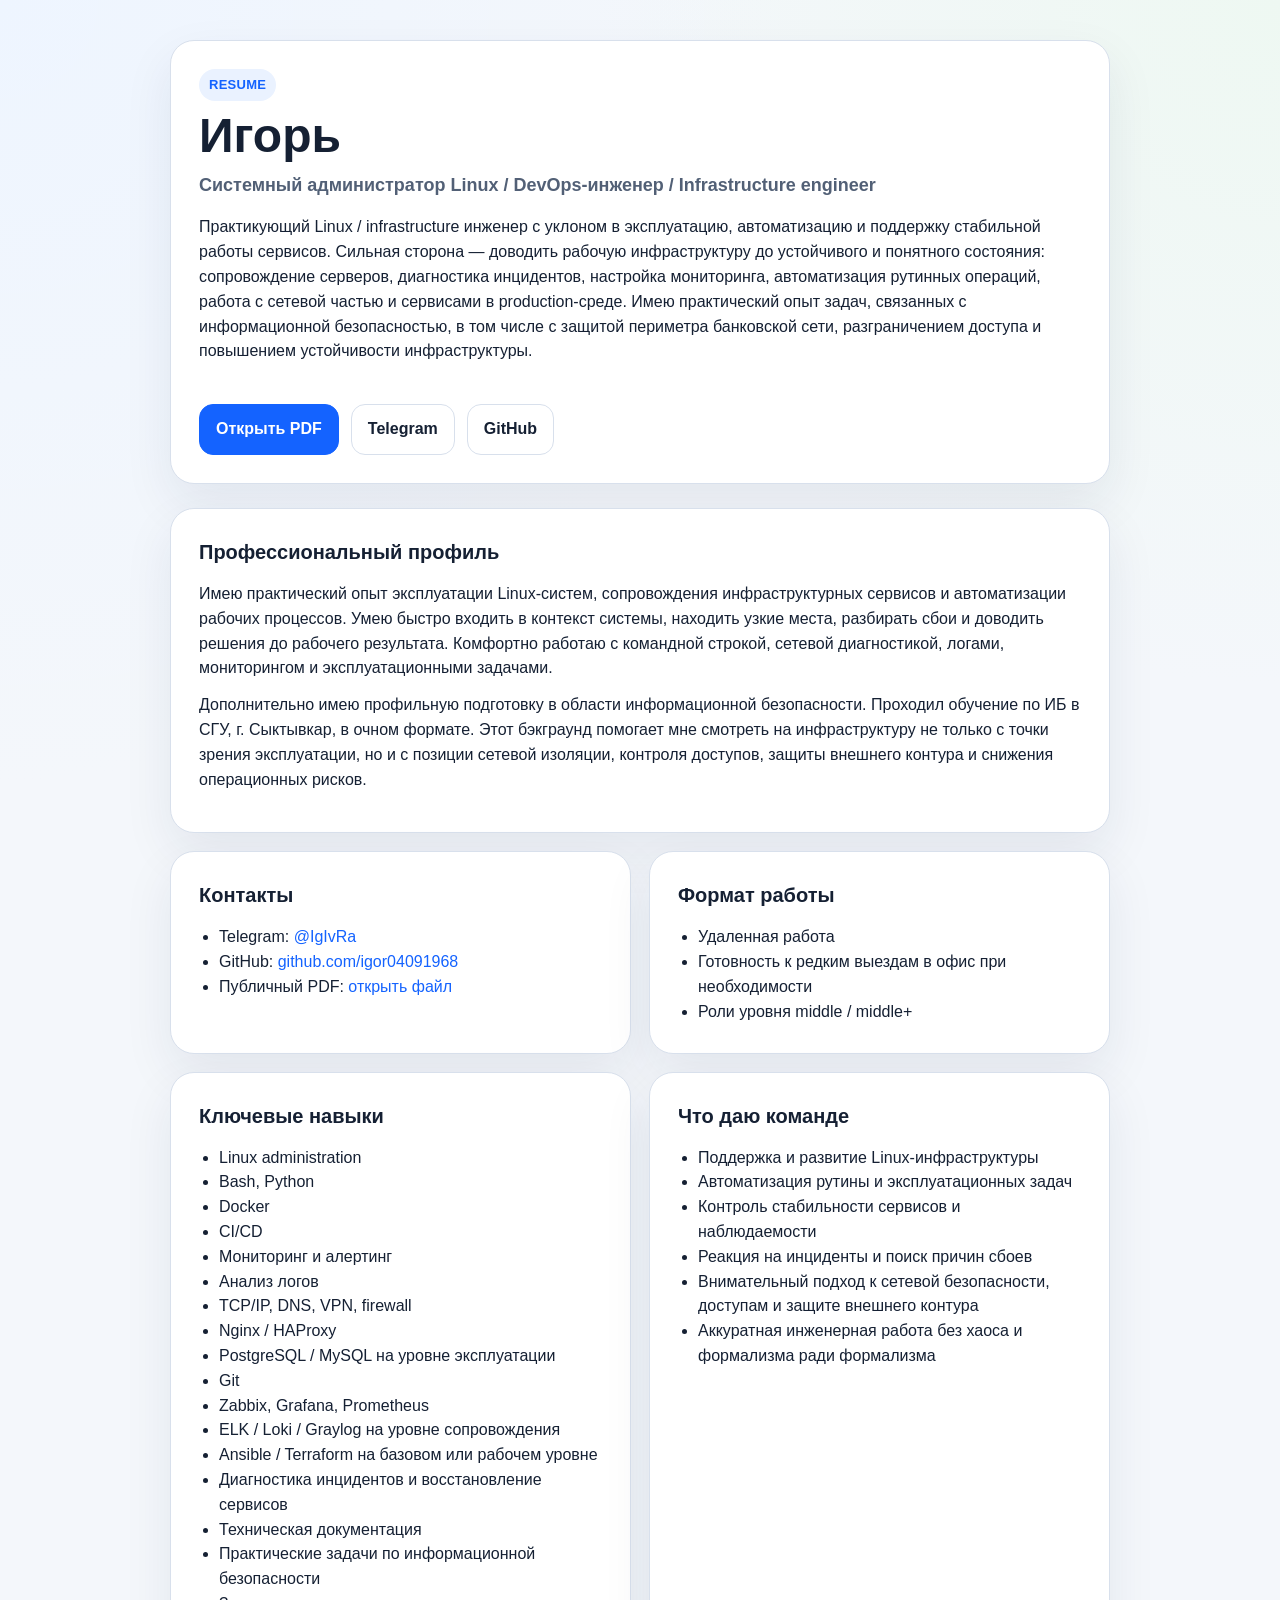
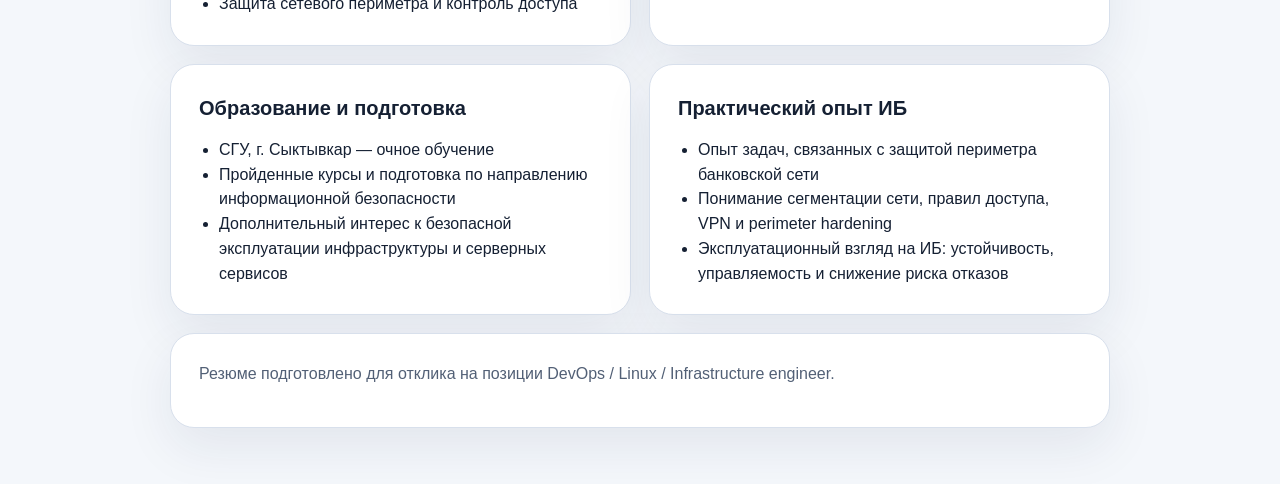
==== resume.html @ 14be943b "feat: enrich resume with infosec background" ====
<!DOCTYPE html>
<html lang="ru">
<head>
  <meta charset="UTF-8">
  <meta name="viewport" content="width=device-width, initial-scale=1.0">
  <title>Игорь — Linux / DevOps Engineer</title>
  <link rel="icon" href="data:image/svg+xml,%3Csvg xmlns='http://www.w3.org/2000/svg' viewBox='0 0 64 64'%3E%3Crect width='64' height='64' rx='16' fill='%23161b22'/%3E%3Cpath d='M18 21h28v6H24v10h18v6H24v10h-6V21Z' fill='%23ffffff'/%3E%3C/svg%3E">
  <style>
    :root {
      --bg: #f4f7fb;
      --card: #ffffff;
      --text: #152033;
      --muted: #526076;
      --border: #d8e0ec;
      --accent: #1463ff;
      --accent-soft: #eaf2ff;
    }

    * {
      box-sizing: border-box;
    }

    body {
      margin: 0;
      font-family: "Manrope", "Segoe UI", sans-serif;
      background:
        radial-gradient(circle at top left, #eef5ff 0, transparent 32%),
        radial-gradient(circle at top right, #eef8f2 0, transparent 28%),
        var(--bg);
      color: var(--text);
      line-height: 1.55;
    }

    .page {
      max-width: 980px;
      margin: 0 auto;
      padding: 40px 20px 56px;
    }

    .card {
      background: var(--card);
      border: 1px solid var(--border);
      border-radius: 24px;
      box-shadow: 0 20px 50px rgba(25, 43, 76, 0.08);
      padding: 28px;
    }

    .hero {
      display: grid;
      gap: 18px;
      margin-bottom: 24px;
    }

    .eyebrow {
      display: inline-block;
      margin: 0 0 10px;
      padding: 6px 10px;
      border-radius: 999px;
      background: var(--accent-soft);
      color: var(--accent);
      font-size: 13px;
      font-weight: 700;
      letter-spacing: 0.02em;
      text-transform: uppercase;
    }

    h1 {
      margin: 0 0 10px;
      font-size: clamp(32px, 5vw, 48px);
      line-height: 1.05;
    }

    h2 {
      margin: 0 0 14px;
      font-size: 20px;
    }

    p {
      margin: 0 0 12px;
    }

    .subtitle {
      margin-bottom: 16px;
      color: var(--muted);
      font-size: 18px;
      font-weight: 700;
    }

    .contact-list,
    .skill-list,
    .value-list,
    .format-list {
      margin: 0;
      padding-left: 20px;
    }

    .sections {
      display: grid;
      gap: 18px;
    }

    .grid-two {
      display: grid;
      gap: 18px;
      grid-template-columns: repeat(2, minmax(0, 1fr));
    }

    a {
      color: var(--accent);
      text-decoration: none;
    }

    a:hover {
      text-decoration: underline;
    }

    .actions {
      display: flex;
      flex-wrap: wrap;
      gap: 12px;
      margin-top: 10px;
    }

    .button {
      display: inline-flex;
      align-items: center;
      justify-content: center;
      padding: 12px 16px;
      border-radius: 14px;
      border: 1px solid var(--border);
      background: #fff;
      color: var(--text);
      font-weight: 700;
    }

    .button-primary {
      border-color: var(--accent);
      background: var(--accent);
      color: #fff;
    }

    .muted {
      color: var(--muted);
    }

    @media (max-width: 760px) {
      .page {
        padding: 20px 14px 32px;
      }

      .card {
        padding: 20px;
        border-radius: 18px;
      }

      .grid-two {
        grid-template-columns: 1fr;
      }
    }
  </style>
</head>
<body>
  <main class="page">
    <section class="card hero">
      <div>
        <p class="eyebrow">Resume</p>
        <h1>Игорь</h1>
        <p class="subtitle">Системный администратор Linux / DevOps-инженер / Infrastructure engineer</p>
        <p>
          Практикующий Linux / infrastructure инженер с уклоном в эксплуатацию, автоматизацию и поддержку
          стабильной работы сервисов. Сильная сторона — доводить рабочую инфраструктуру до устойчивого
          и понятного состояния: сопровождение серверов, диагностика инцидентов, настройка мониторинга,
          автоматизация рутинных операций, работа с сетевой частью и сервисами в production-среде.
          Имею практический опыт задач, связанных с информационной безопасностью, в том числе с защитой
          периметра банковской сети, разграничением доступа и повышением устойчивости инфраструктуры.
        </p>
      </div>
      <div class="actions">
        <a class="button button-primary" href="./igor_resume_green_api.pdf" target="_blank" rel="noopener noreferrer">Открыть PDF</a>
        <a class="button" href="https://t.me/IgIvRa" target="_blank" rel="noopener noreferrer">Telegram</a>
        <a class="button" href="https://github.com/igor04091968" target="_blank" rel="noopener noreferrer">GitHub</a>
      </div>
    </section>

    <section class="sections">
      <article class="card">
        <h2>Профессиональный профиль</h2>
        <p>
          Имею практический опыт эксплуатации Linux-систем, сопровождения инфраструктурных сервисов и
          автоматизации рабочих процессов. Умею быстро входить в контекст системы, находить узкие места,
          разбирать сбои и доводить решения до рабочего результата. Комфортно работаю с командной строкой,
          сетевой диагностикой, логами, мониторингом и эксплуатационными задачами.
        </p>
        <p>
          Дополнительно имею профильную подготовку в области информационной безопасности. Проходил обучение
          по ИБ в СГУ, г. Сыктывкар, в очном формате. Этот бэкграунд помогает мне смотреть на инфраструктуру
          не только с точки зрения эксплуатации, но и с позиции сетевой изоляции, контроля доступов,
          защиты внешнего контура и снижения операционных рисков.
        </p>
      </article>

      <section class="grid-two">
        <article class="card">
          <h2>Контакты</h2>
          <ul class="contact-list">
            <li>Telegram: <a href="https://t.me/IgIvRa" target="_blank" rel="noopener noreferrer">@IgIvRa</a></li>
            <li>GitHub: <a href="https://github.com/igor04091968" target="_blank" rel="noopener noreferrer">github.com/igor04091968</a></li>
            <li>Публичный PDF: <a href="./igor_resume_green_api.pdf" target="_blank" rel="noopener noreferrer">открыть файл</a></li>
          </ul>
        </article>

        <article class="card">
          <h2>Формат работы</h2>
          <ul class="format-list">
            <li>Удаленная работа</li>
            <li>Готовность к редким выездам в офис при необходимости</li>
            <li>Роли уровня middle / middle+</li>
          </ul>
        </article>
      </section>

      <section class="grid-two">
        <article class="card">
          <h2>Ключевые навыки</h2>
          <ul class="skill-list">
            <li>Linux administration</li>
            <li>Bash, Python</li>
            <li>Docker</li>
            <li>CI/CD</li>
            <li>Мониторинг и алертинг</li>
            <li>Анализ логов</li>
            <li>TCP/IP, DNS, VPN, firewall</li>
            <li>Nginx / HAProxy</li>
            <li>PostgreSQL / MySQL на уровне эксплуатации</li>
            <li>Git</li>
            <li>Zabbix, Grafana, Prometheus</li>
            <li>ELK / Loki / Graylog на уровне сопровождения</li>
            <li>Ansible / Terraform на базовом или рабочем уровне</li>
            <li>Диагностика инцидентов и восстановление сервисов</li>
            <li>Техническая документация</li>
            <li>Практические задачи по информационной безопасности</li>
            <li>Защита сетевого периметра и контроль доступа</li>
          </ul>
        </article>

        <article class="card">
          <h2>Что даю команде</h2>
          <ul class="value-list">
            <li>Поддержка и развитие Linux-инфраструктуры</li>
            <li>Автоматизация рутины и эксплуатационных задач</li>
            <li>Контроль стабильности сервисов и наблюдаемости</li>
            <li>Реакция на инциденты и поиск причин сбоев</li>
            <li>Внимательный подход к сетевой безопасности, доступам и защите внешнего контура</li>
            <li>Аккуратная инженерная работа без хаоса и формализма ради формализма</li>
          </ul>
        </article>
      </section>

      <section class="grid-two">
        <article class="card">
          <h2>Образование и подготовка</h2>
          <ul class="value-list">
            <li>СГУ, г. Сыктывкар — очное обучение</li>
            <li>Пройденные курсы и подготовка по направлению информационной безопасности</li>
            <li>Дополнительный интерес к безопасной эксплуатации инфраструктуры и серверных сервисов</li>
          </ul>
        </article>

        <article class="card">
          <h2>Практический опыт ИБ</h2>
          <ul class="value-list">
            <li>Опыт задач, связанных с защитой периметра банковской сети</li>
            <li>Понимание сегментации сети, правил доступа, VPN и perimeter hardening</li>
            <li>Эксплуатационный взгляд на ИБ: устойчивость, управляемость и снижение риска отказов</li>
          </ul>
        </article>
      </section>

      <article class="card">
        <p class="muted">Резюме подготовлено для отклика на позиции DevOps / Linux / Infrastructure engineer.</p>
      </article>
    </section>
  </main>
</body>
</html>
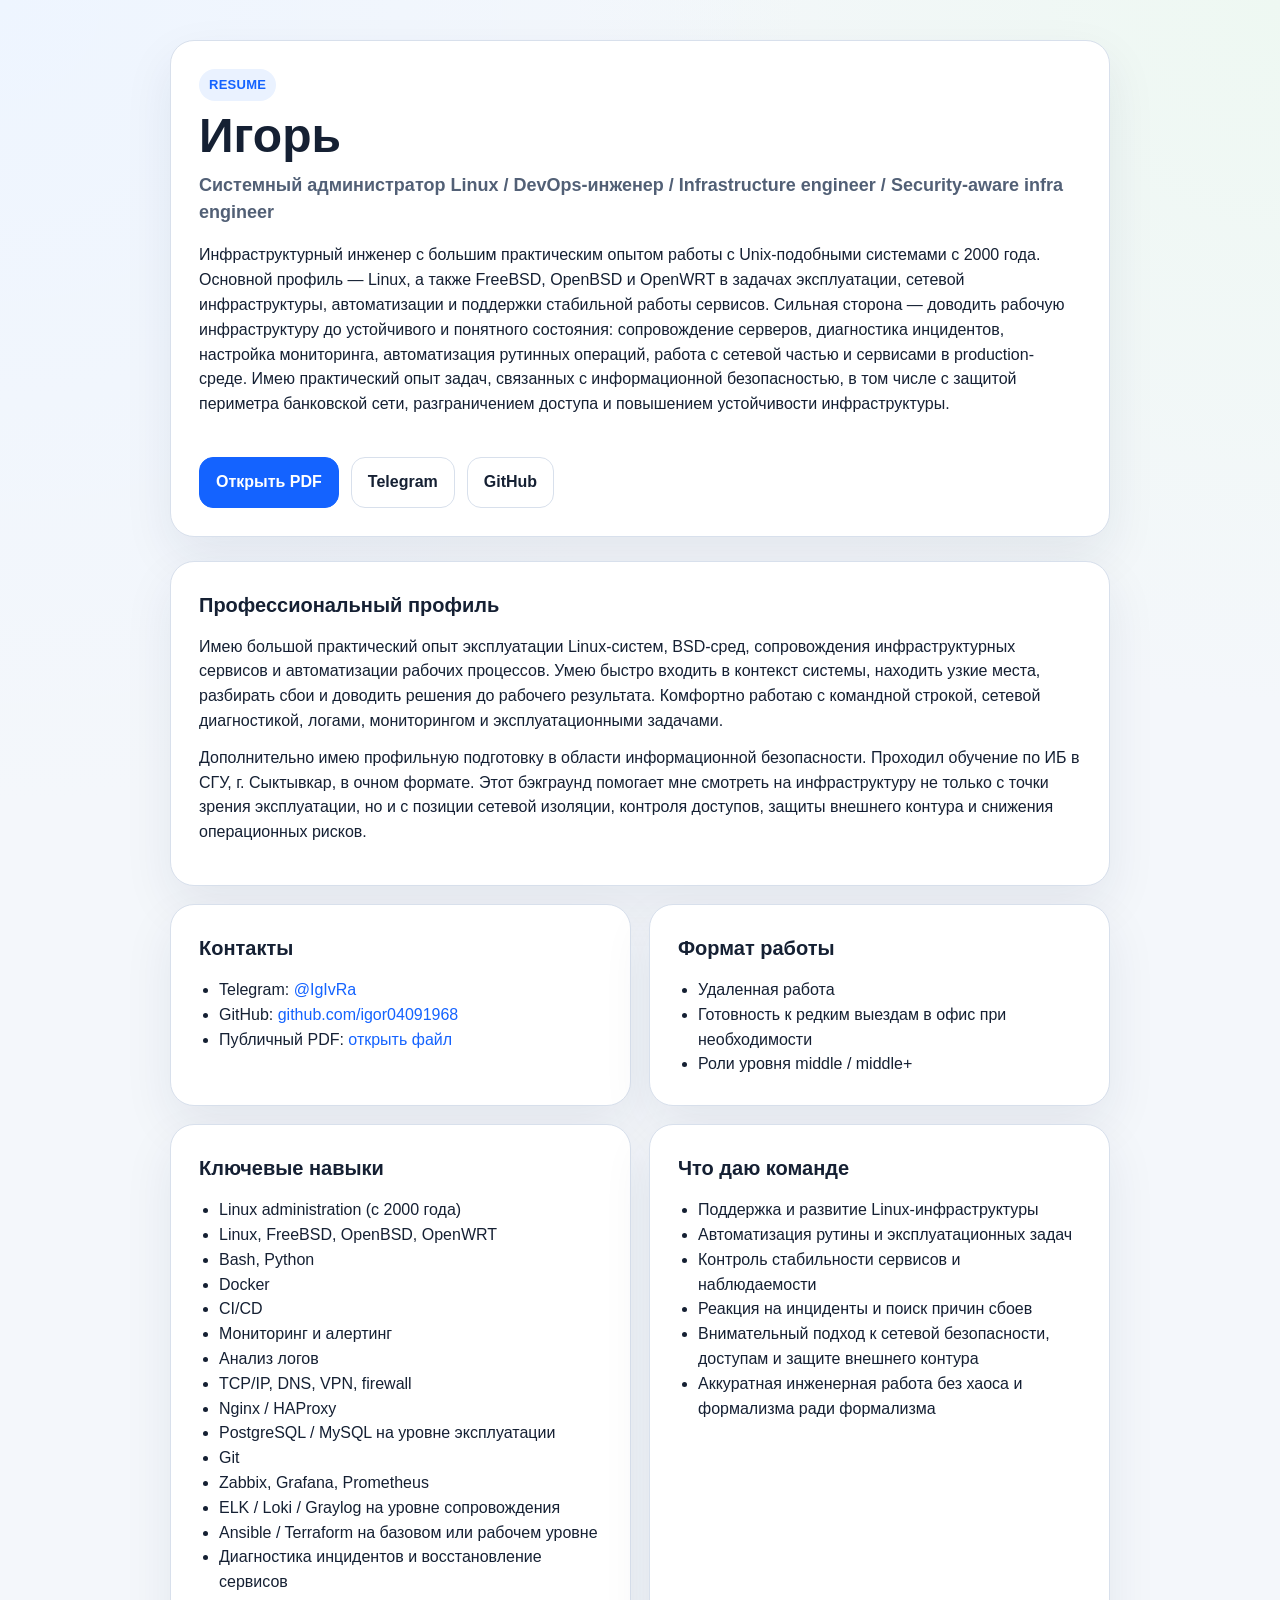
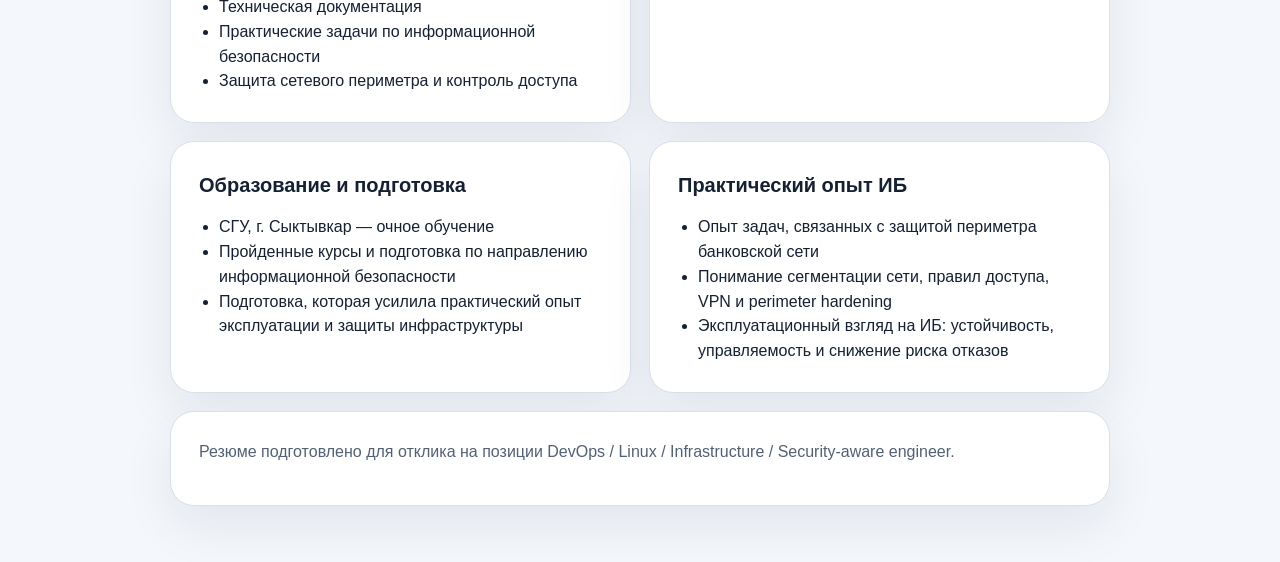
==== commit af807c55: "feat: strengthen resume positioning" ====
--- a/resume.html
+++ b/resume.html
@@ -165,14 +165,9 @@
       <div>
         <p class="eyebrow">Resume</p>
         <h1>Игорь</h1>
-        <p class="subtitle">Системный администратор Linux / DevOps-инженер / Infrastructure engineer</p>
+        <p class="subtitle">Системный администратор Linux / DevOps-инженер / Infrastructure engineer / Security-aware infra engineer</p>
         <p>
-          Практикующий Linux / infrastructure инженер с уклоном в эксплуатацию, автоматизацию и поддержку
-          стабильной работы сервисов. Сильная сторона — доводить рабочую инфраструктуру до устойчивого
-          и понятного состояния: сопровождение серверов, диагностика инцидентов, настройка мониторинга,
-          автоматизация рутинных операций, работа с сетевой частью и сервисами в production-среде.
-          Имею практический опыт задач, связанных с информационной безопасностью, в том числе с защитой
-          периметра банковской сети, разграничением доступа и повышением устойчивости инфраструктуры.
+          Инфраструктурный инженер с большим практическим опытом работы с Unix-подобными системами с 2000 года. Основной профиль — Linux, а также FreeBSD, OpenBSD и OpenWRT в задачах эксплуатации, сетевой инфраструктуры, автоматизации и поддержки стабильной работы сервисов. Сильная сторона — доводить рабочую инфраструктуру до устойчивого и понятного состояния: сопровождение серверов, диагностика инцидентов, настройка мониторинга, автоматизация рутинных операций, работа с сетевой частью и сервисами в production-среде. Имею практический опыт задач, связанных с информационной безопасностью, в том числе с защитой периметра банковской сети, разграничением доступа и повышением устойчивости инфраструктуры.
         </p>
       </div>
       <div class="actions">
@@ -186,10 +181,7 @@
       <article class="card">
         <h2>Профессиональный профиль</h2>
         <p>
-          Имею практический опыт эксплуатации Linux-систем, сопровождения инфраструктурных сервисов и
-          автоматизации рабочих процессов. Умею быстро входить в контекст системы, находить узкие места,
-          разбирать сбои и доводить решения до рабочего результата. Комфортно работаю с командной строкой,
-          сетевой диагностикой, логами, мониторингом и эксплуатационными задачами.
+          Имею большой практический опыт эксплуатации Linux-систем, BSD-сред, сопровождения инфраструктурных сервисов и автоматизации рабочих процессов. Умею быстро входить в контекст системы, находить узкие места, разбирать сбои и доводить решения до рабочего результата. Комфортно работаю с командной строкой, сетевой диагностикой, логами, мониторингом и эксплуатационными задачами.
         </p>
         <p>
           Дополнительно имею профильную подготовку в области информационной безопасности. Проходил обучение
@@ -223,7 +215,8 @@
         <article class="card">
           <h2>Ключевые навыки</h2>
           <ul class="skill-list">
-            <li>Linux administration</li>
+            <li>Linux administration (с 2000 года)</li>
+            <li>Linux, FreeBSD, OpenBSD, OpenWRT</li>
             <li>Bash, Python</li>
             <li>Docker</li>
             <li>CI/CD</li>
@@ -262,7 +255,7 @@
           <ul class="value-list">
             <li>СГУ, г. Сыктывкар — очное обучение</li>
             <li>Пройденные курсы и подготовка по направлению информационной безопасности</li>
-            <li>Дополнительный интерес к безопасной эксплуатации инфраструктуры и серверных сервисов</li>
+            <li>Подготовка, которая усилила практический опыт эксплуатации и защиты инфраструктуры</li>
           </ul>
         </article>
 
@@ -277,7 +270,7 @@
       </section>
 
       <article class="card">
-        <p class="muted">Резюме подготовлено для отклика на позиции DevOps / Linux / Infrastructure engineer.</p>
+        <p class="muted">Резюме подготовлено для отклика на позиции DevOps / Linux / Infrastructure / Security-aware engineer.</p>
       </article>
     </section>
   </main>
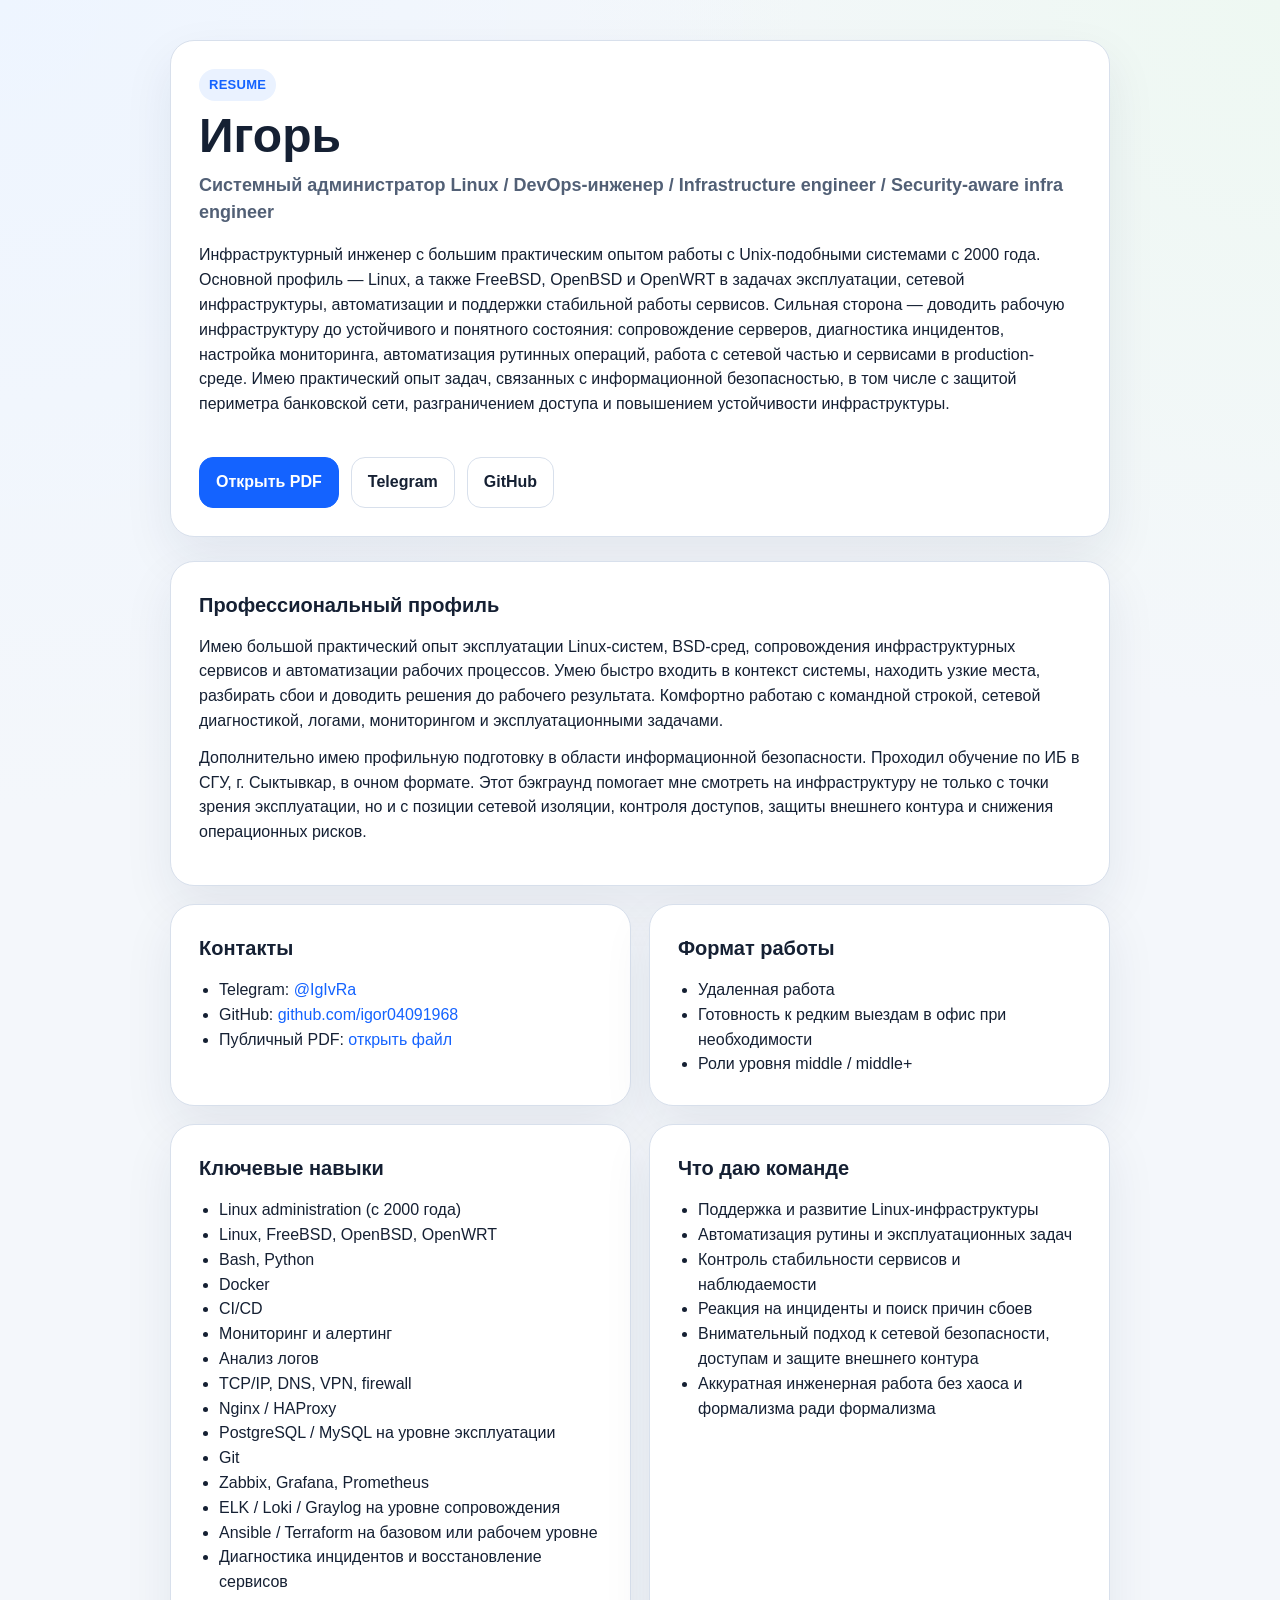
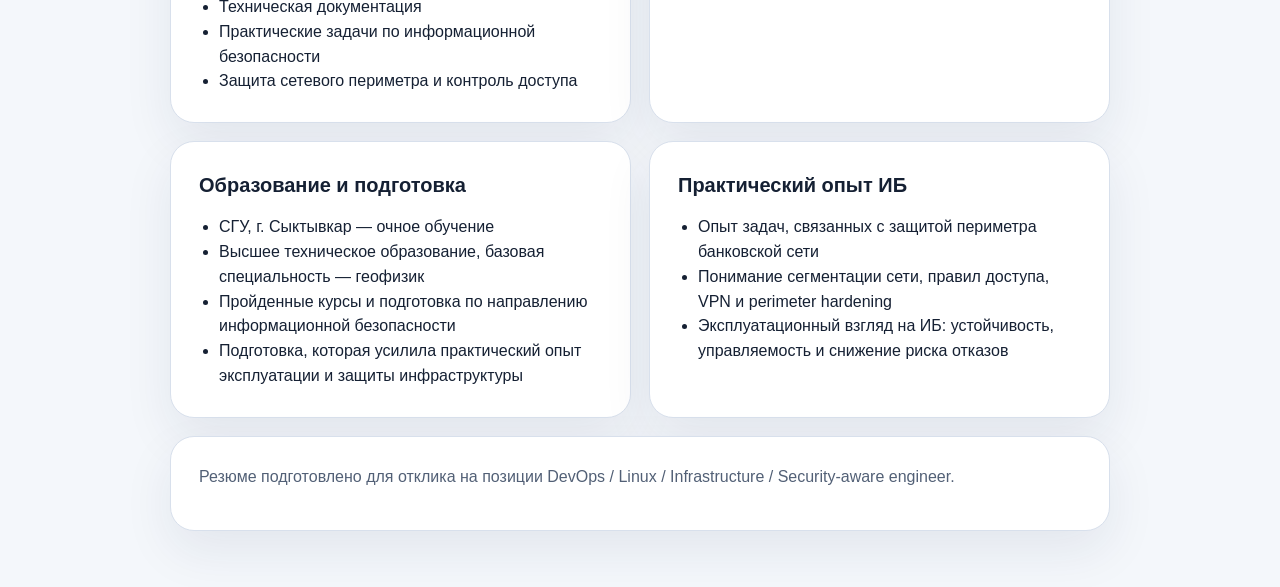
==== commit deeb3ffb: "feat: add technical education to resumes" ====
--- a/resume.html
+++ b/resume.html
@@ -254,6 +254,7 @@
           <h2>Образование и подготовка</h2>
           <ul class="value-list">
             <li>СГУ, г. Сыктывкар — очное обучение</li>
+            <li>Высшее техническое образование, базовая специальность — геофизик</li>
             <li>Пройденные курсы и подготовка по направлению информационной безопасности</li>
             <li>Подготовка, которая усилила практический опыт эксплуатации и защиты инфраструктуры</li>
           </ul>
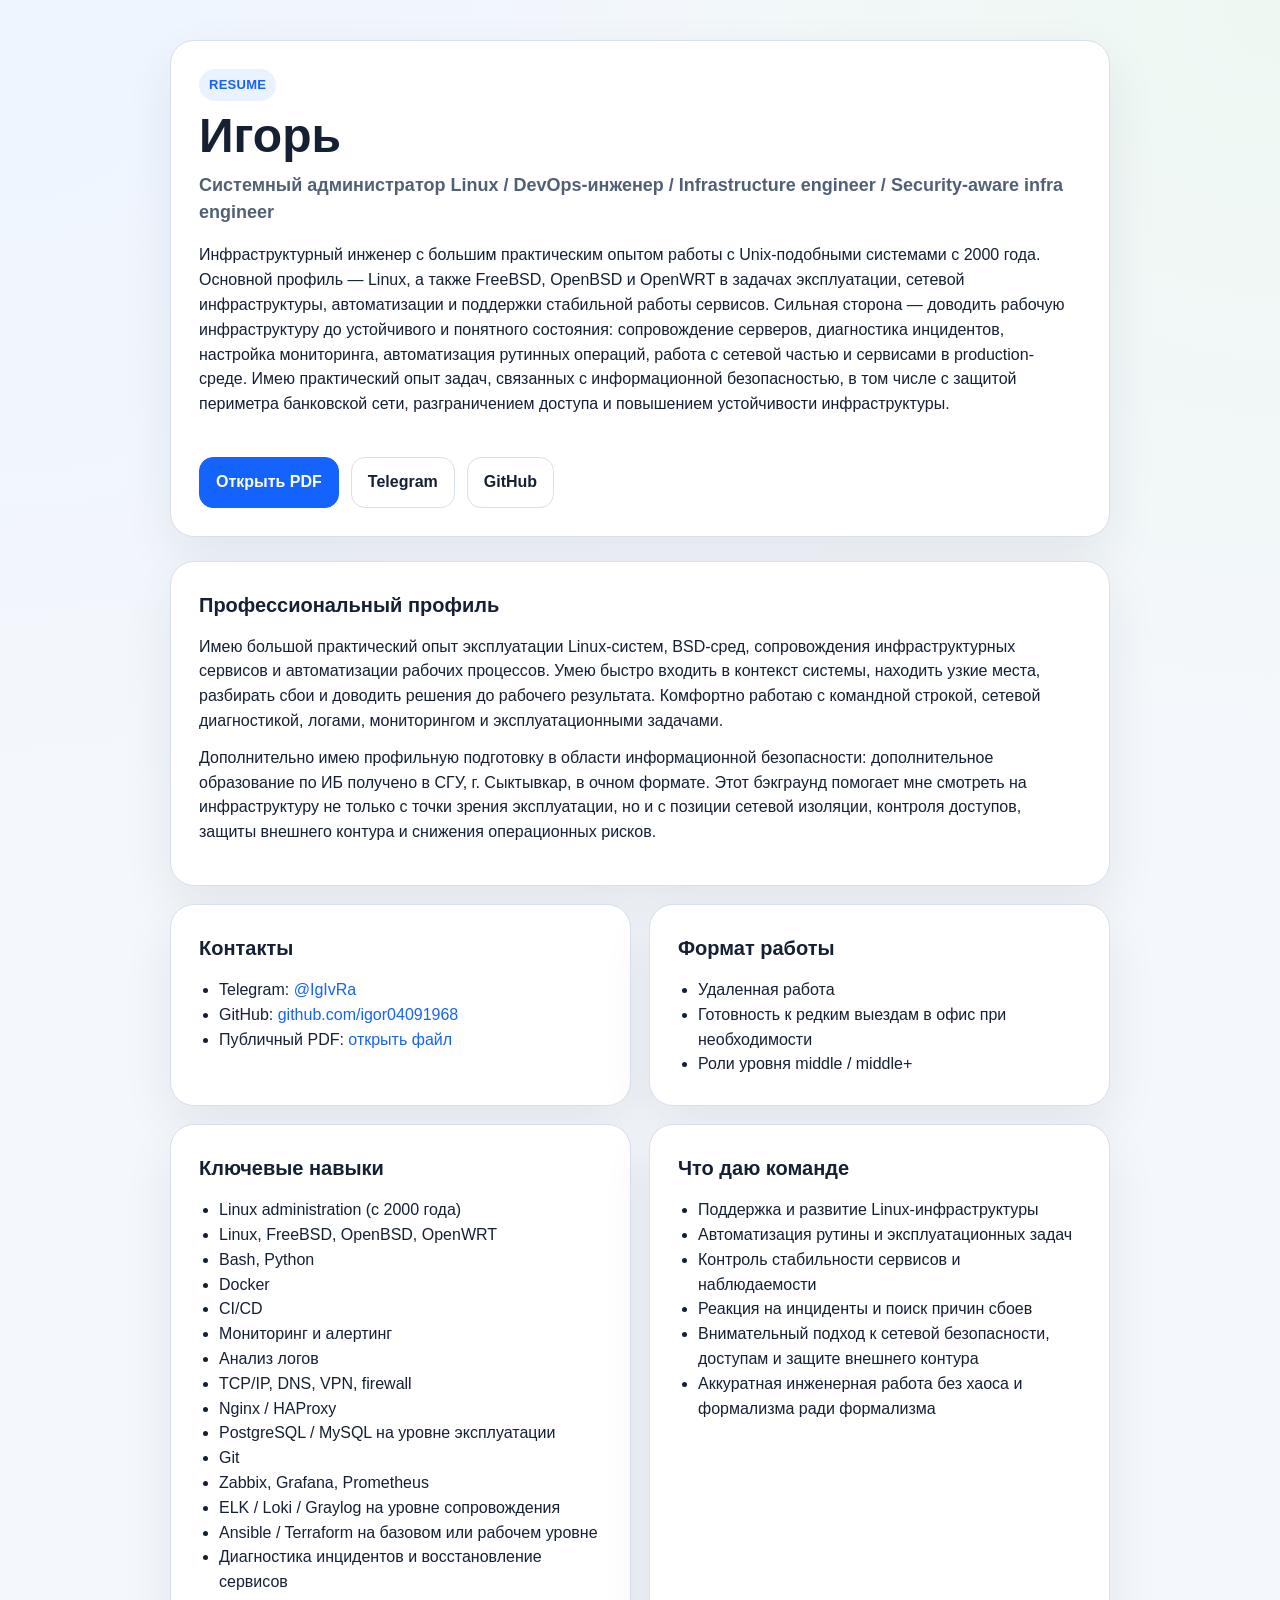
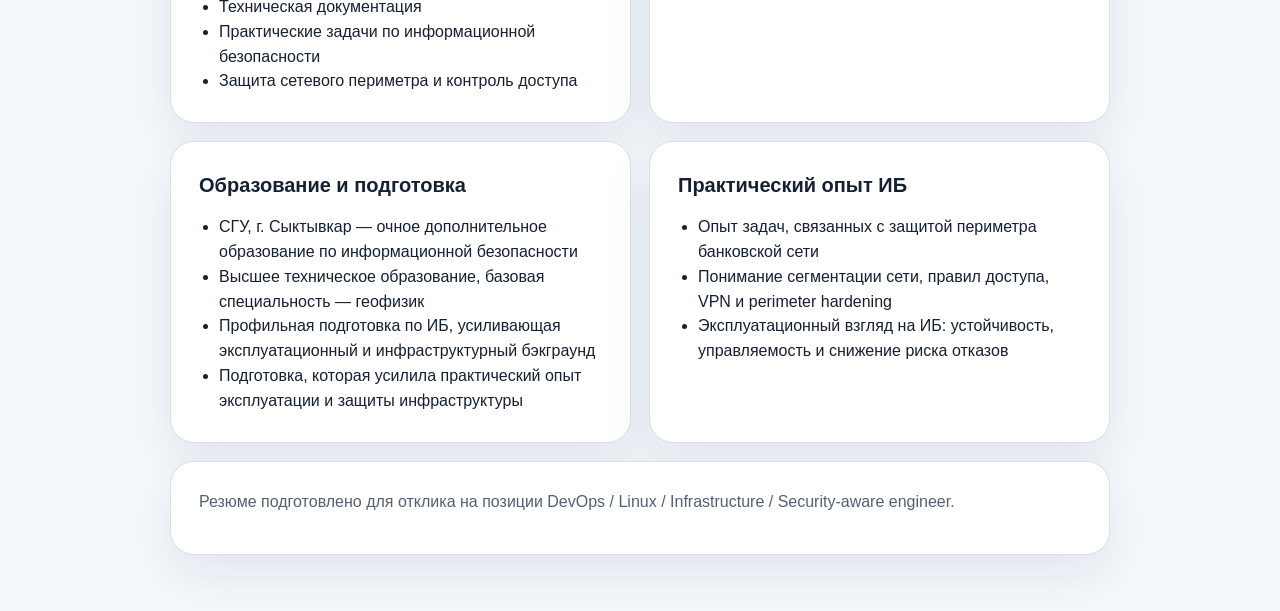
==== commit ec555576: "docs: clarify Syktyvkar State University infosec education" ====
--- a/resume.html
+++ b/resume.html
@@ -184,8 +184,8 @@
           Имею большой практический опыт эксплуатации Linux-систем, BSD-сред, сопровождения инфраструктурных сервисов и автоматизации рабочих процессов. Умею быстро входить в контекст системы, находить узкие места, разбирать сбои и доводить решения до рабочего результата. Комфортно работаю с командной строкой, сетевой диагностикой, логами, мониторингом и эксплуатационными задачами.
         </p>
         <p>
-          Дополнительно имею профильную подготовку в области информационной безопасности. Проходил обучение
-          по ИБ в СГУ, г. Сыктывкар, в очном формате. Этот бэкграунд помогает мне смотреть на инфраструктуру
+          Дополнительно имею профильную подготовку в области информационной безопасности: дополнительное
+          образование по ИБ получено в СГУ, г. Сыктывкар, в очном формате. Этот бэкграунд помогает мне смотреть на инфраструктуру
           не только с точки зрения эксплуатации, но и с позиции сетевой изоляции, контроля доступов,
           защиты внешнего контура и снижения операционных рисков.
         </p>
@@ -253,9 +253,9 @@
         <article class="card">
           <h2>Образование и подготовка</h2>
           <ul class="value-list">
-            <li>СГУ, г. Сыктывкар — очное обучение</li>
+            <li>СГУ, г. Сыктывкар — очное дополнительное образование по информационной безопасности</li>
             <li>Высшее техническое образование, базовая специальность — геофизик</li>
-            <li>Пройденные курсы и подготовка по направлению информационной безопасности</li>
+            <li>Профильная подготовка по ИБ, усиливающая эксплуатационный и инфраструктурный бэкграунд</li>
             <li>Подготовка, которая усилила практический опыт эксплуатации и защиты инфраструктуры</li>
           </ul>
         </article>
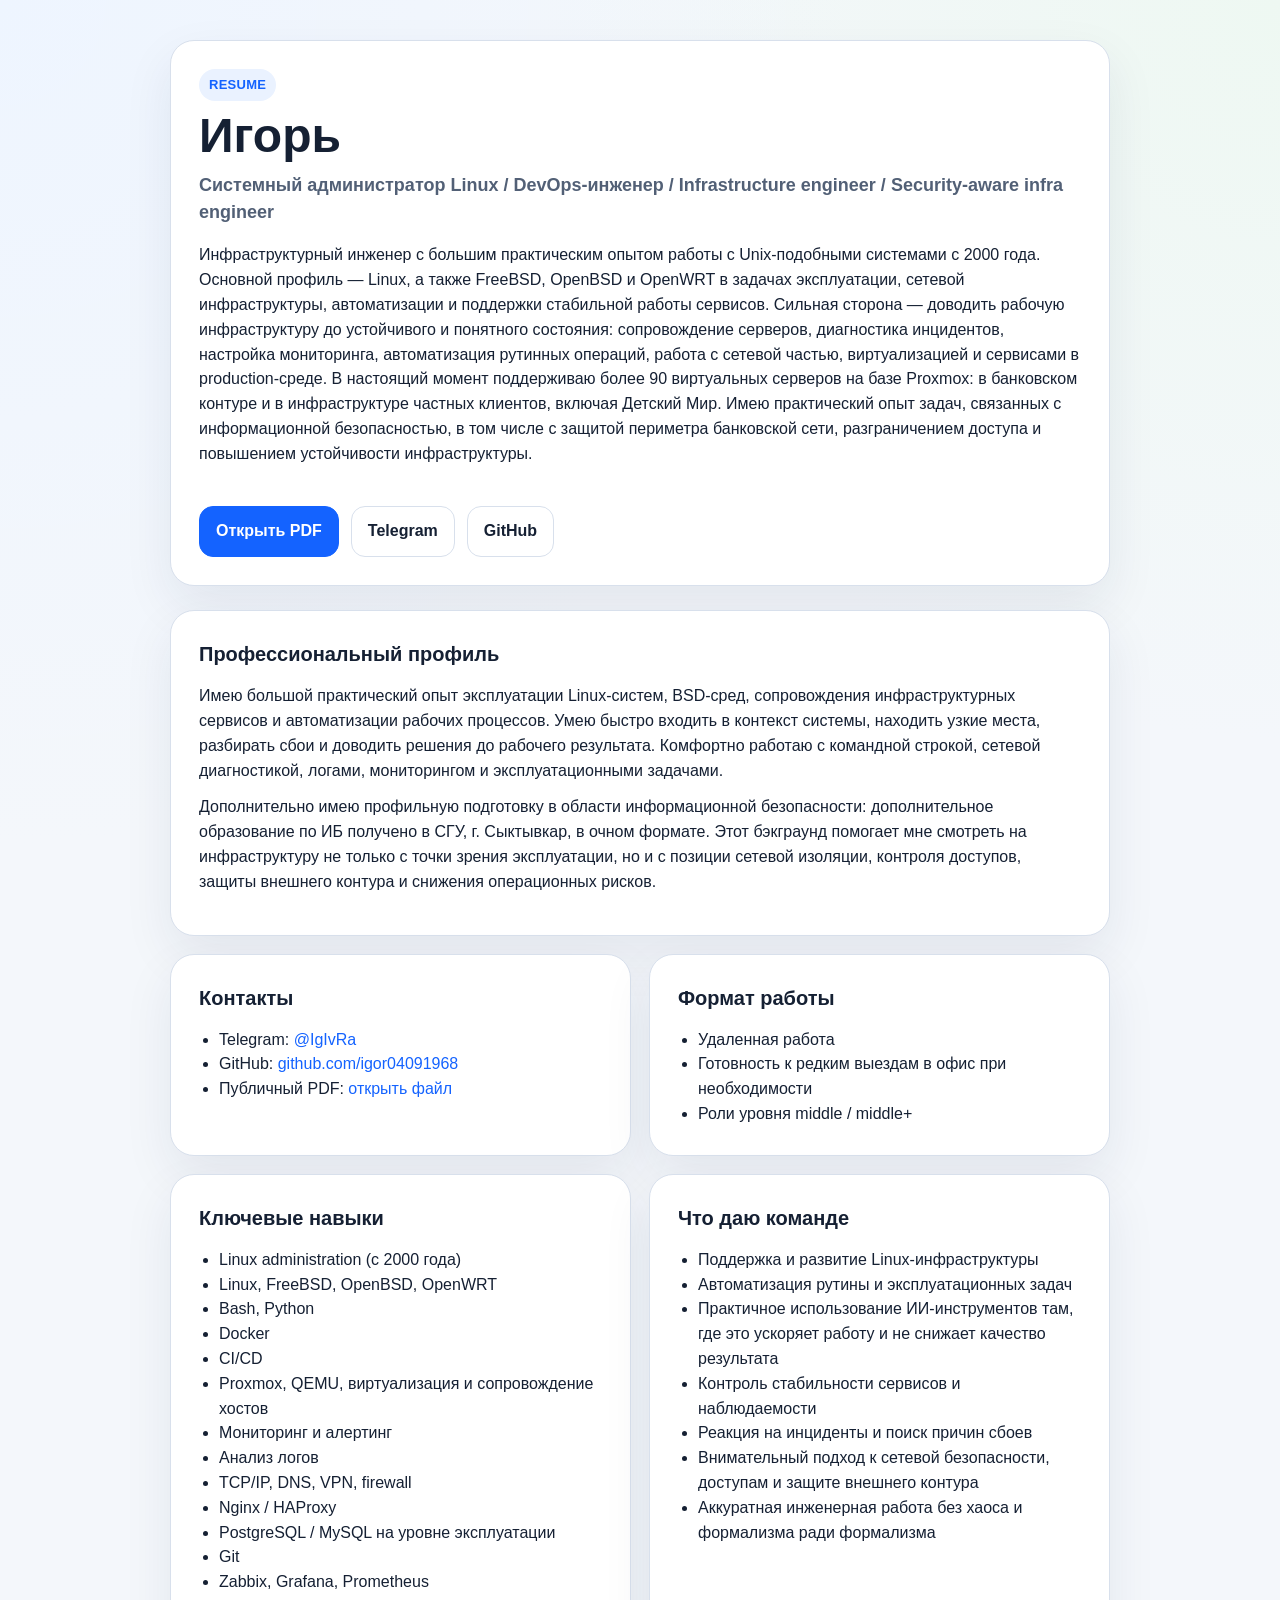
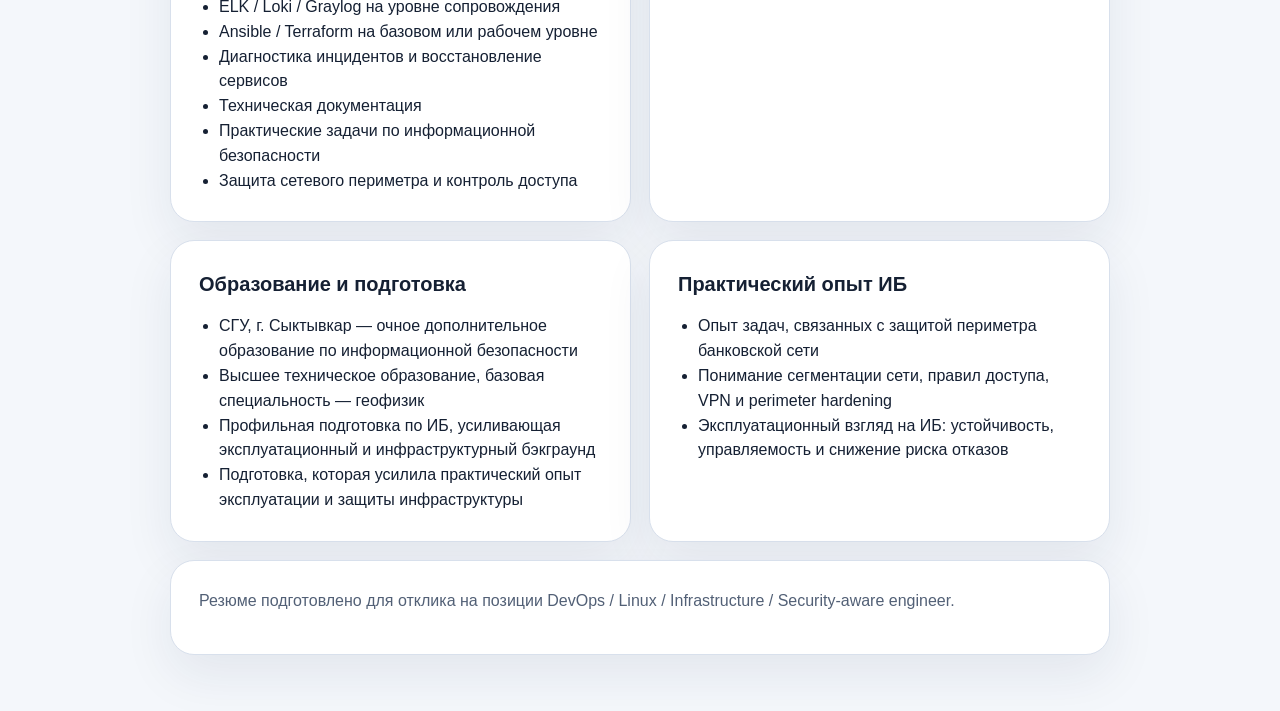
==== commit 31feb9d4: "feat(resume): update Proxmox-focused resume page" ====
--- a/resume.html
+++ b/resume.html
@@ -167,7 +167,7 @@
         <h1>Игорь</h1>
         <p class="subtitle">Системный администратор Linux / DevOps-инженер / Infrastructure engineer / Security-aware infra engineer</p>
         <p>
-          Инфраструктурный инженер с большим практическим опытом работы с Unix-подобными системами с 2000 года. Основной профиль — Linux, а также FreeBSD, OpenBSD и OpenWRT в задачах эксплуатации, сетевой инфраструктуры, автоматизации и поддержки стабильной работы сервисов. Сильная сторона — доводить рабочую инфраструктуру до устойчивого и понятного состояния: сопровождение серверов, диагностика инцидентов, настройка мониторинга, автоматизация рутинных операций, работа с сетевой частью и сервисами в production-среде. Имею практический опыт задач, связанных с информационной безопасностью, в том числе с защитой периметра банковской сети, разграничением доступа и повышением устойчивости инфраструктуры.
+          Инфраструктурный инженер с большим практическим опытом работы с Unix-подобными системами с 2000 года. Основной профиль — Linux, а также FreeBSD, OpenBSD и OpenWRT в задачах эксплуатации, сетевой инфраструктуры, автоматизации и поддержки стабильной работы сервисов. Сильная сторона — доводить рабочую инфраструктуру до устойчивого и понятного состояния: сопровождение серверов, диагностика инцидентов, настройка мониторинга, автоматизация рутинных операций, работа с сетевой частью, виртуализацией и сервисами в production-среде. В настоящий момент поддерживаю более 90 виртуальных серверов на базе Proxmox: в банковском контуре и в инфраструктуре частных клиентов, включая Детский Мир. Имею практический опыт задач, связанных с информационной безопасностью, в том числе с защитой периметра банковской сети, разграничением доступа и повышением устойчивости инфраструктуры.
         </p>
       </div>
       <div class="actions">
@@ -220,6 +220,7 @@
             <li>Bash, Python</li>
             <li>Docker</li>
             <li>CI/CD</li>
+            <li>Proxmox, QEMU, виртуализация и сопровождение хостов</li>
             <li>Мониторинг и алертинг</li>
             <li>Анализ логов</li>
             <li>TCP/IP, DNS, VPN, firewall</li>
@@ -241,6 +242,7 @@
           <ul class="value-list">
             <li>Поддержка и развитие Linux-инфраструктуры</li>
             <li>Автоматизация рутины и эксплуатационных задач</li>
+            <li>Практичное использование ИИ-инструментов там, где это ускоряет работу и не снижает качество результата</li>
             <li>Контроль стабильности сервисов и наблюдаемости</li>
             <li>Реакция на инциденты и поиск причин сбоев</li>
             <li>Внимательный подход к сетевой безопасности, доступам и защите внешнего контура</li>
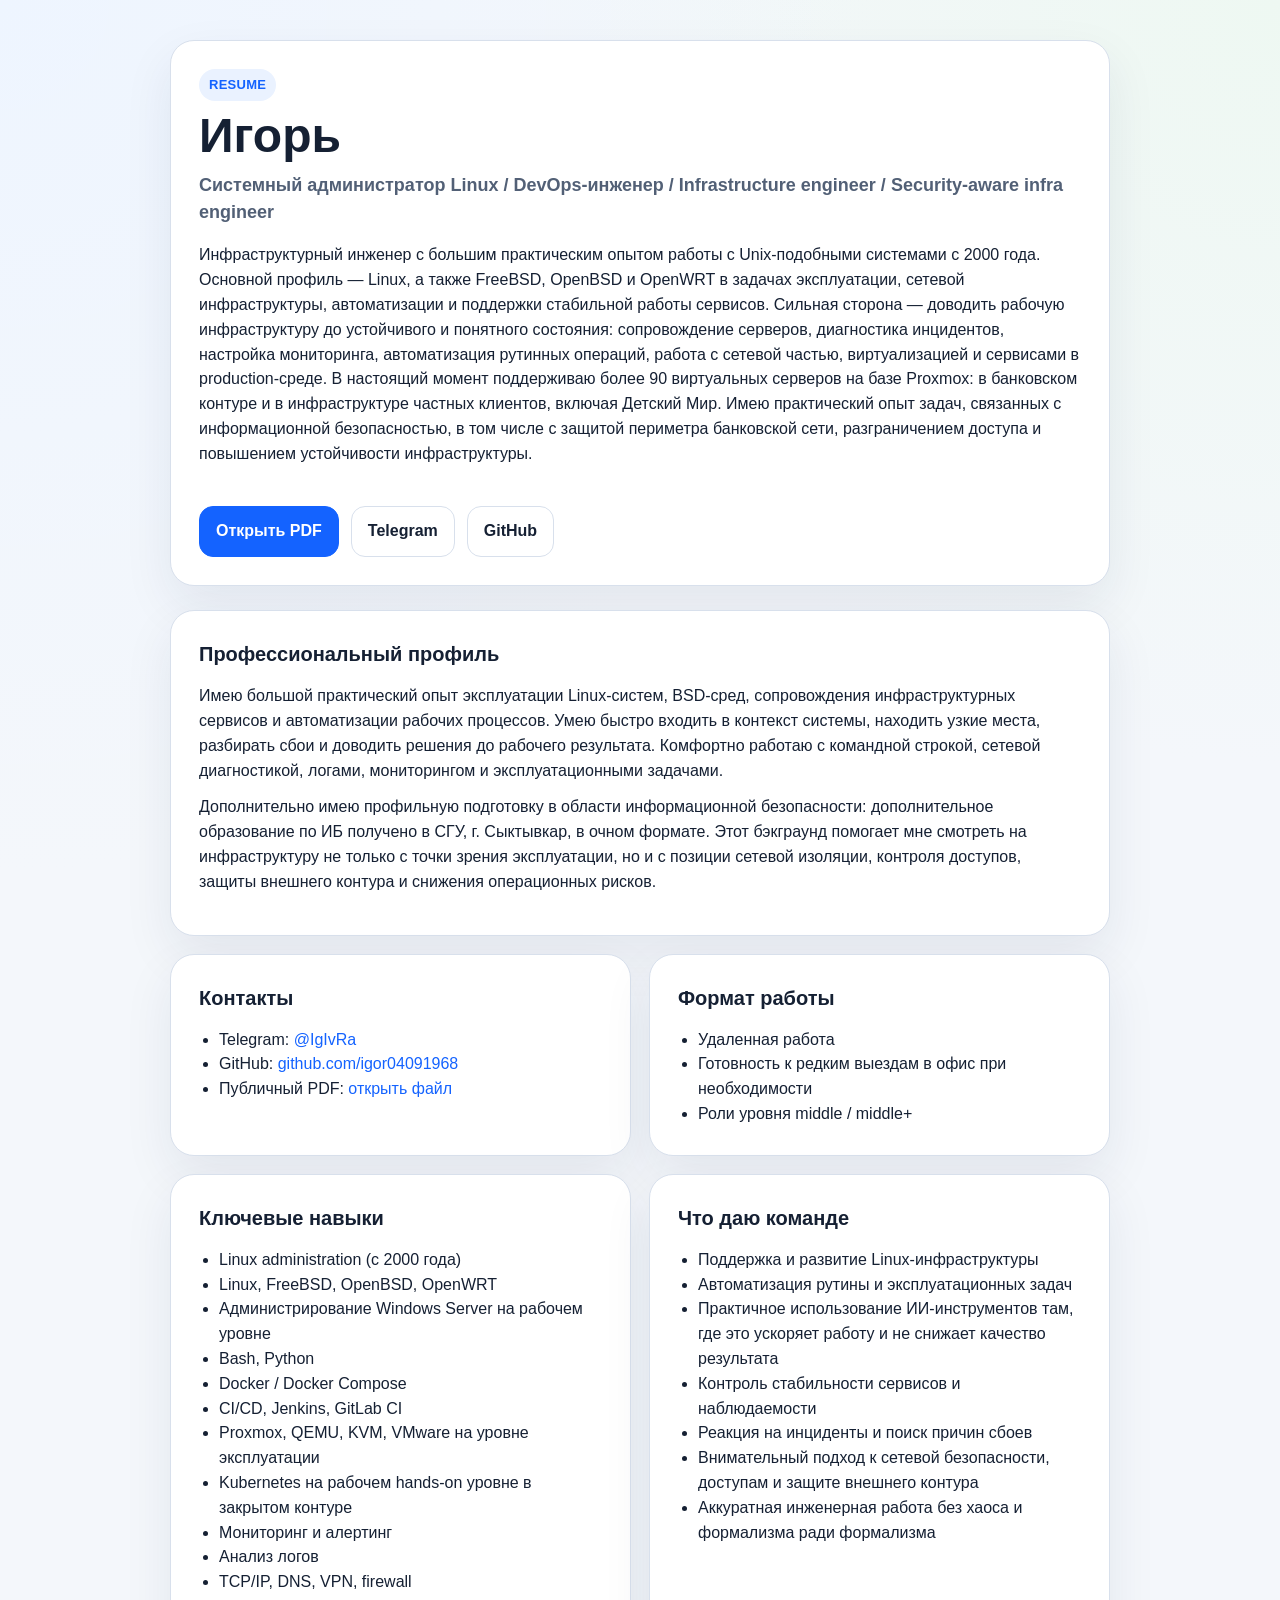
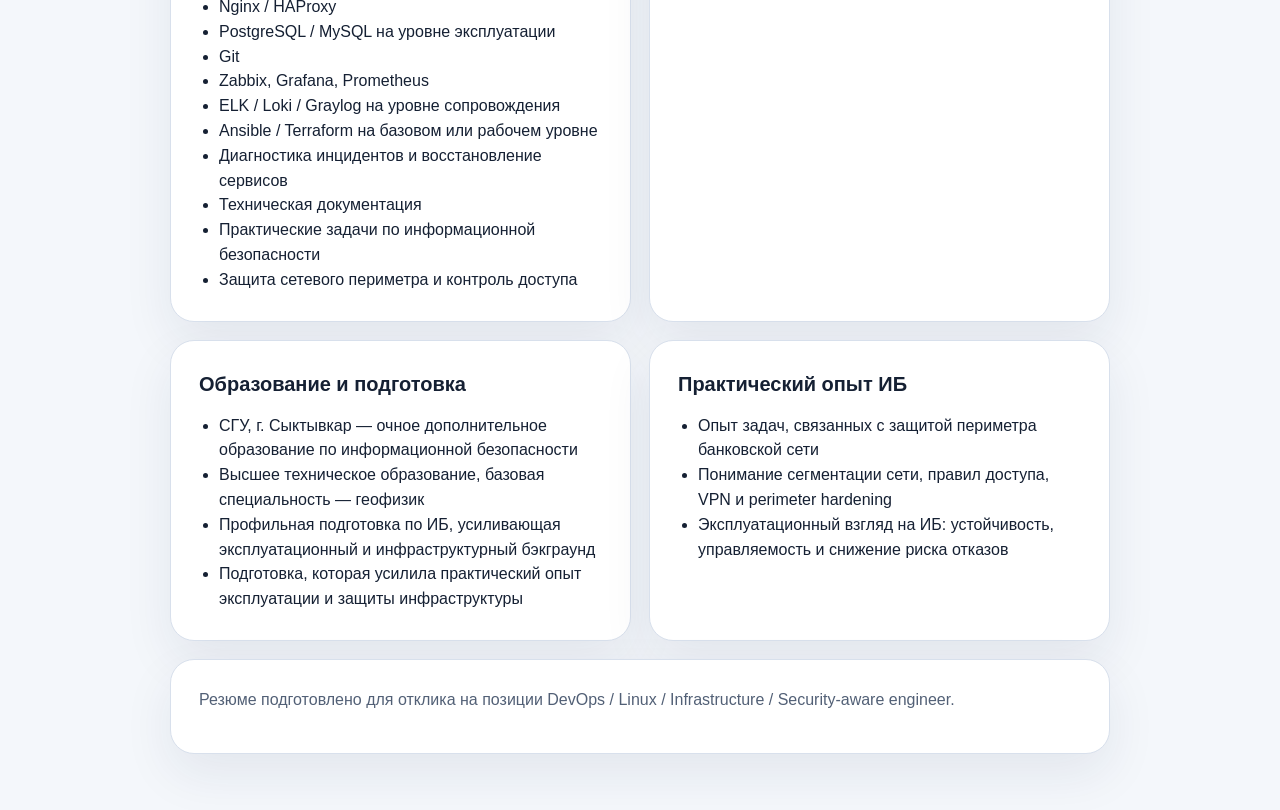
==== commit 7803612f: "feat(resume): tailor resume for sysadmin and devops roles" ====
--- a/resume.html
+++ b/resume.html
@@ -217,10 +217,12 @@
           <ul class="skill-list">
             <li>Linux administration (с 2000 года)</li>
             <li>Linux, FreeBSD, OpenBSD, OpenWRT</li>
+            <li>Администрирование Windows Server на рабочем уровне</li>
             <li>Bash, Python</li>
-            <li>Docker</li>
-            <li>CI/CD</li>
-            <li>Proxmox, QEMU, виртуализация и сопровождение хостов</li>
+            <li>Docker / Docker Compose</li>
+            <li>CI/CD, Jenkins, GitLab CI</li>
+            <li>Proxmox, QEMU, KVM, VMware на уровне эксплуатации</li>
+            <li>Kubernetes на рабочем hands-on уровне в закрытом контуре</li>
             <li>Мониторинг и алертинг</li>
             <li>Анализ логов</li>
             <li>TCP/IP, DNS, VPN, firewall</li>
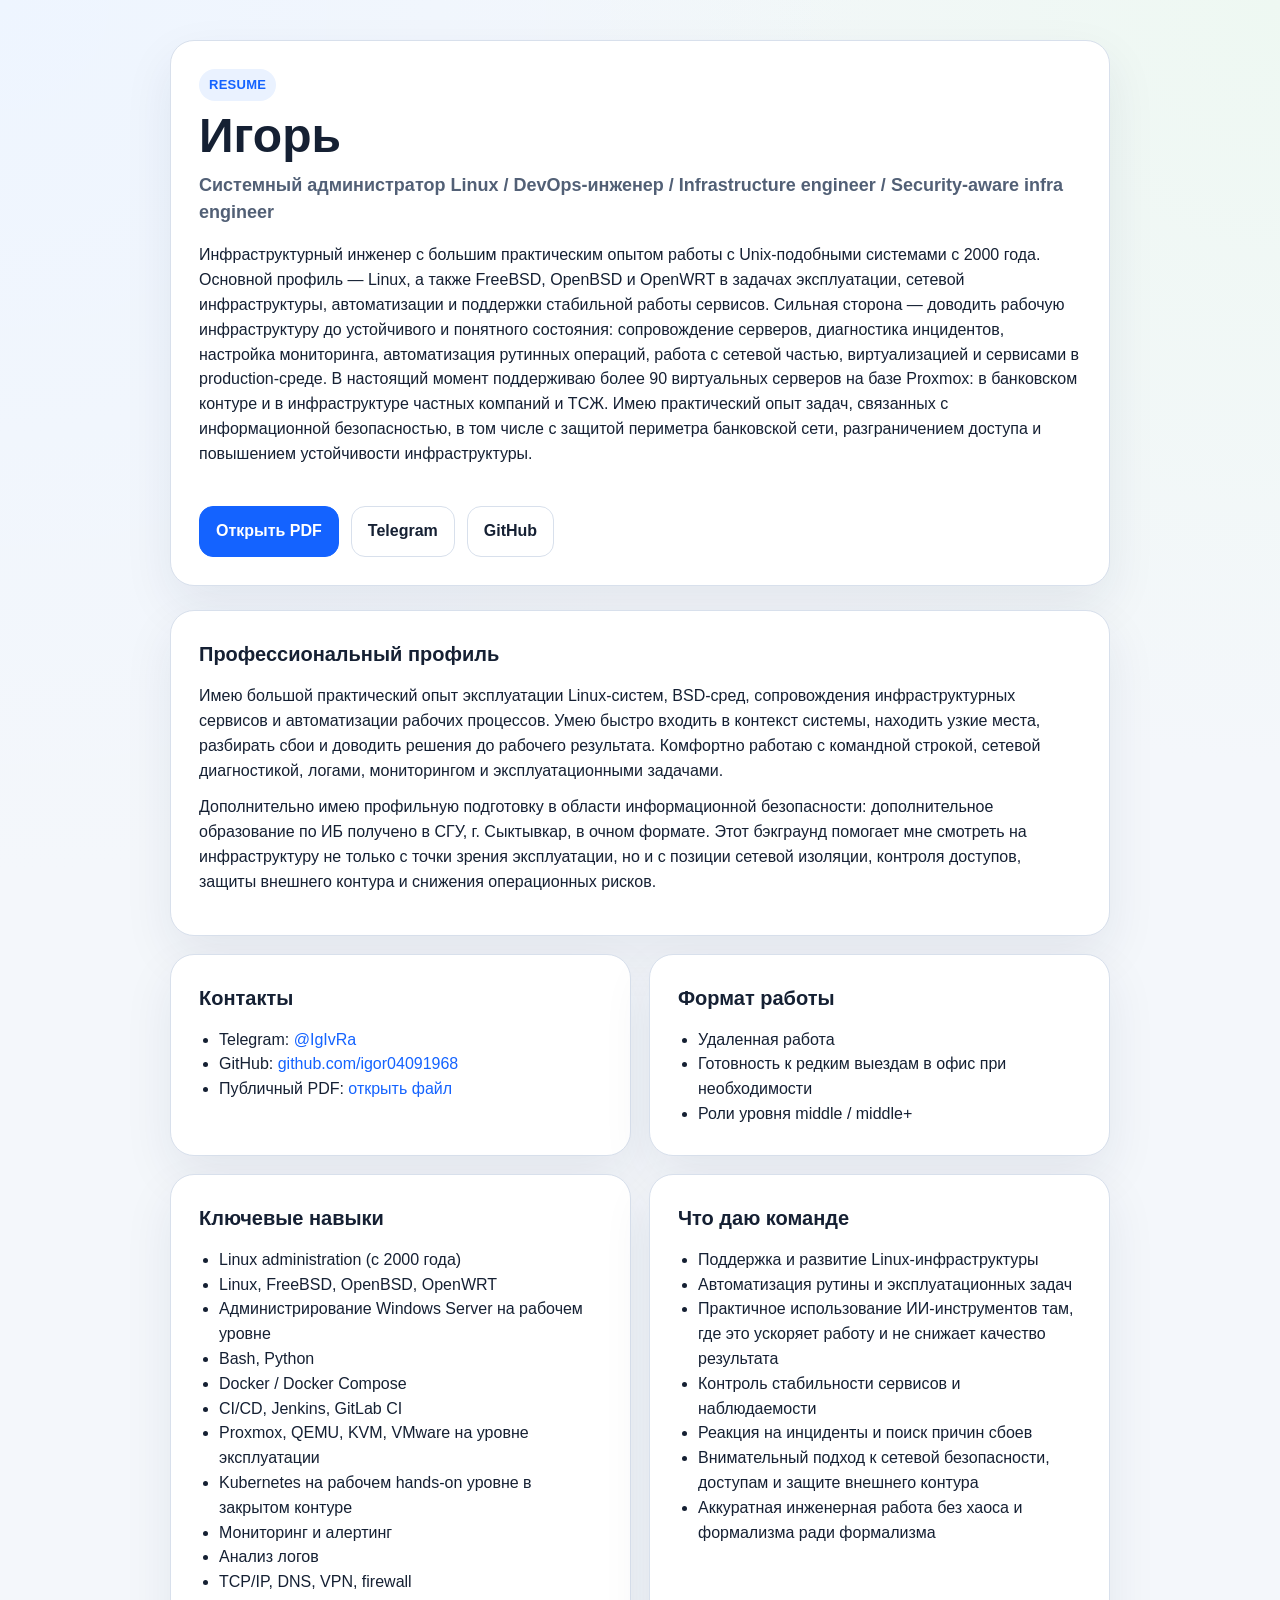
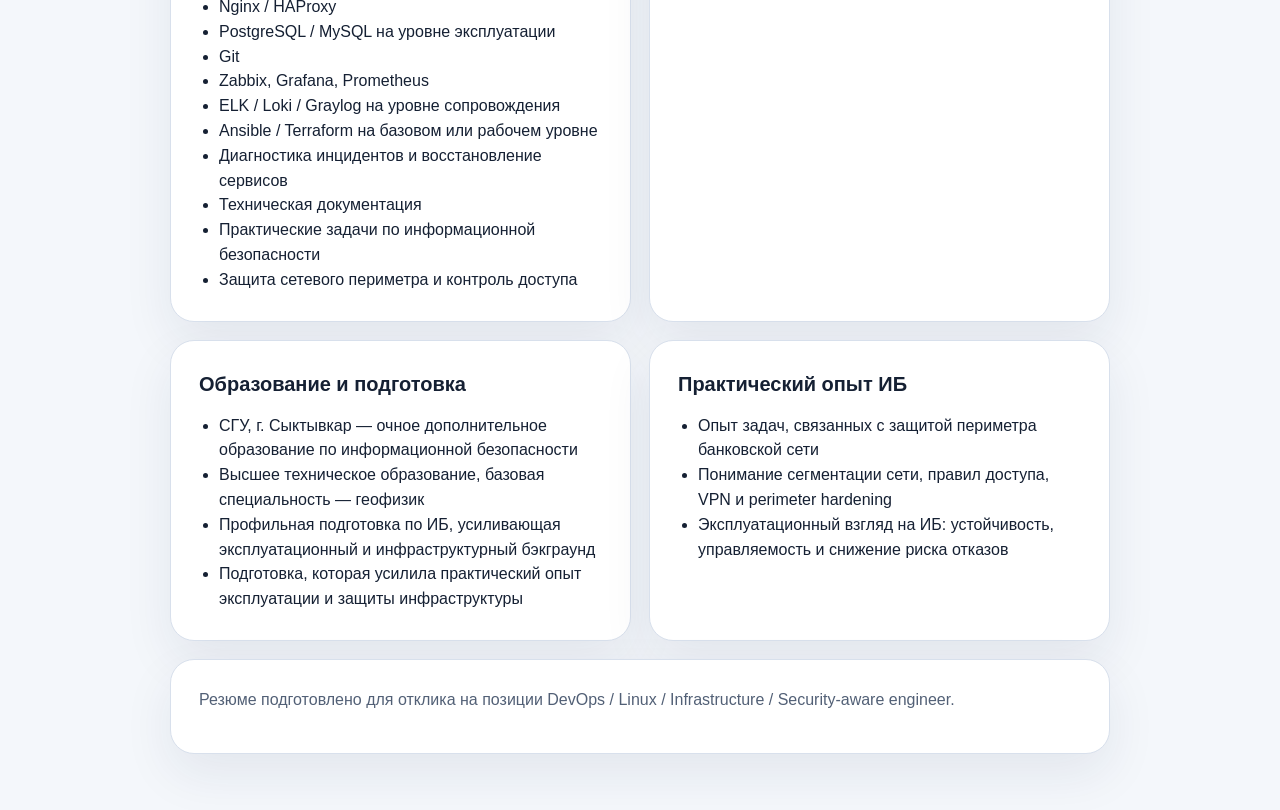
==== commit d3b046fd: "docs(resume): remove client-specific public reference" ====
--- a/resume.html
+++ b/resume.html
@@ -167,7 +167,7 @@
         <h1>Игорь</h1>
         <p class="subtitle">Системный администратор Linux / DevOps-инженер / Infrastructure engineer / Security-aware infra engineer</p>
         <p>
-          Инфраструктурный инженер с большим практическим опытом работы с Unix-подобными системами с 2000 года. Основной профиль — Linux, а также FreeBSD, OpenBSD и OpenWRT в задачах эксплуатации, сетевой инфраструктуры, автоматизации и поддержки стабильной работы сервисов. Сильная сторона — доводить рабочую инфраструктуру до устойчивого и понятного состояния: сопровождение серверов, диагностика инцидентов, настройка мониторинга, автоматизация рутинных операций, работа с сетевой частью, виртуализацией и сервисами в production-среде. В настоящий момент поддерживаю более 90 виртуальных серверов на базе Proxmox: в банковском контуре и в инфраструктуре частных клиентов, включая Детский Мир. Имею практический опыт задач, связанных с информационной безопасностью, в том числе с защитой периметра банковской сети, разграничением доступа и повышением устойчивости инфраструктуры.
+          Инфраструктурный инженер с большим практическим опытом работы с Unix-подобными системами с 2000 года. Основной профиль — Linux, а также FreeBSD, OpenBSD и OpenWRT в задачах эксплуатации, сетевой инфраструктуры, автоматизации и поддержки стабильной работы сервисов. Сильная сторона — доводить рабочую инфраструктуру до устойчивого и понятного состояния: сопровождение серверов, диагностика инцидентов, настройка мониторинга, автоматизация рутинных операций, работа с сетевой частью, виртуализацией и сервисами в production-среде. В настоящий момент поддерживаю более 90 виртуальных серверов на базе Proxmox: в банковском контуре и в инфраструктуре частных компаний и ТСЖ. Имею практический опыт задач, связанных с информационной безопасностью, в том числе с защитой периметра банковской сети, разграничением доступа и повышением устойчивости инфраструктуры.
         </p>
       </div>
       <div class="actions">
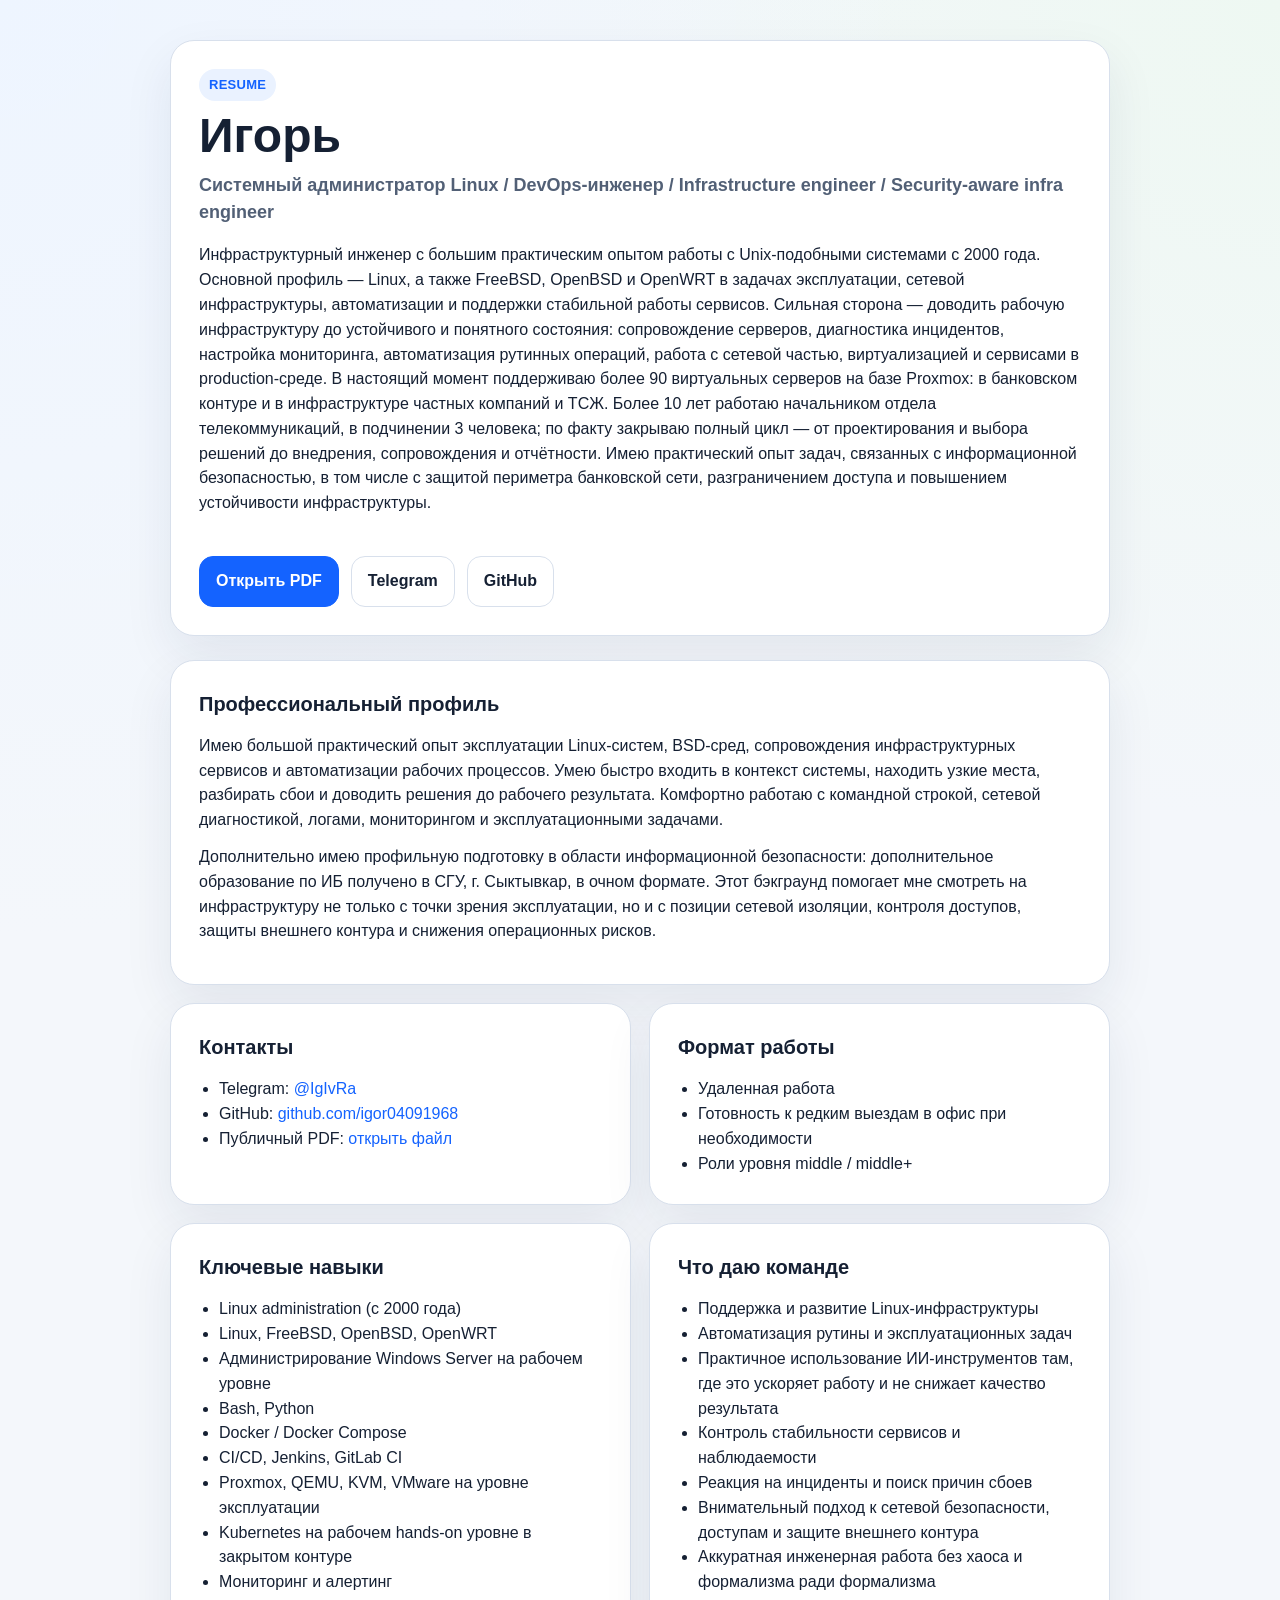
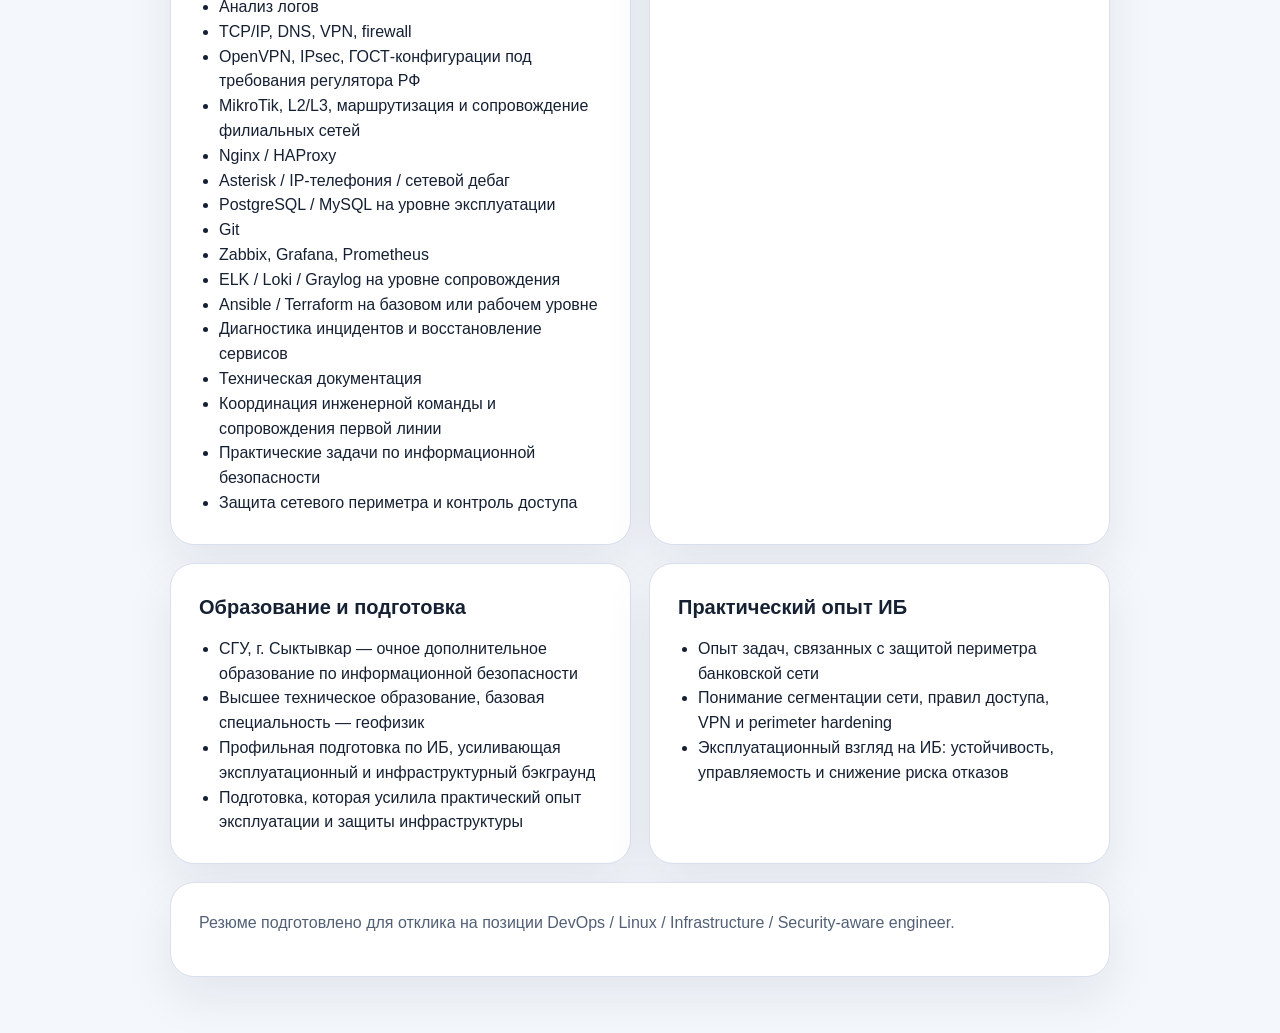
==== commit c99e4cd0: "docs(resume): add lead infra and vpn context" ====
--- a/resume.html
+++ b/resume.html
@@ -167,7 +167,7 @@
         <h1>Игорь</h1>
         <p class="subtitle">Системный администратор Linux / DevOps-инженер / Infrastructure engineer / Security-aware infra engineer</p>
         <p>
-          Инфраструктурный инженер с большим практическим опытом работы с Unix-подобными системами с 2000 года. Основной профиль — Linux, а также FreeBSD, OpenBSD и OpenWRT в задачах эксплуатации, сетевой инфраструктуры, автоматизации и поддержки стабильной работы сервисов. Сильная сторона — доводить рабочую инфраструктуру до устойчивого и понятного состояния: сопровождение серверов, диагностика инцидентов, настройка мониторинга, автоматизация рутинных операций, работа с сетевой частью, виртуализацией и сервисами в production-среде. В настоящий момент поддерживаю более 90 виртуальных серверов на базе Proxmox: в банковском контуре и в инфраструктуре частных компаний и ТСЖ. Имею практический опыт задач, связанных с информационной безопасностью, в том числе с защитой периметра банковской сети, разграничением доступа и повышением устойчивости инфраструктуры.
+          Инфраструктурный инженер с большим практическим опытом работы с Unix-подобными системами с 2000 года. Основной профиль — Linux, а также FreeBSD, OpenBSD и OpenWRT в задачах эксплуатации, сетевой инфраструктуры, автоматизации и поддержки стабильной работы сервисов. Сильная сторона — доводить рабочую инфраструктуру до устойчивого и понятного состояния: сопровождение серверов, диагностика инцидентов, настройка мониторинга, автоматизация рутинных операций, работа с сетевой частью, виртуализацией и сервисами в production-среде. В настоящий момент поддерживаю более 90 виртуальных серверов на базе Proxmox: в банковском контуре и в инфраструктуре частных компаний и ТСЖ. Более 10 лет работаю начальником отдела телекоммуникаций, в подчинении 3 человека; по факту закрываю полный цикл — от проектирования и выбора решений до внедрения, сопровождения и отчётности. Имею практический опыт задач, связанных с информационной безопасностью, в том числе с защитой периметра банковской сети, разграничением доступа и повышением устойчивости инфраструктуры.
         </p>
       </div>
       <div class="actions">
@@ -226,7 +226,10 @@
             <li>Мониторинг и алертинг</li>
             <li>Анализ логов</li>
             <li>TCP/IP, DNS, VPN, firewall</li>
+            <li>OpenVPN, IPsec, ГОСТ-конфигурации под требования регулятора РФ</li>
+            <li>MikroTik, L2/L3, маршрутизация и сопровождение филиальных сетей</li>
             <li>Nginx / HAProxy</li>
+            <li>Asterisk / IP-телефония / сетевой дебаг</li>
             <li>PostgreSQL / MySQL на уровне эксплуатации</li>
             <li>Git</li>
             <li>Zabbix, Grafana, Prometheus</li>
@@ -234,6 +237,7 @@
             <li>Ansible / Terraform на базовом или рабочем уровне</li>
             <li>Диагностика инцидентов и восстановление сервисов</li>
             <li>Техническая документация</li>
+            <li>Координация инженерной команды и сопровождения первой линии</li>
             <li>Практические задачи по информационной безопасности</li>
             <li>Защита сетевого периметра и контроль доступа</li>
           </ul>
